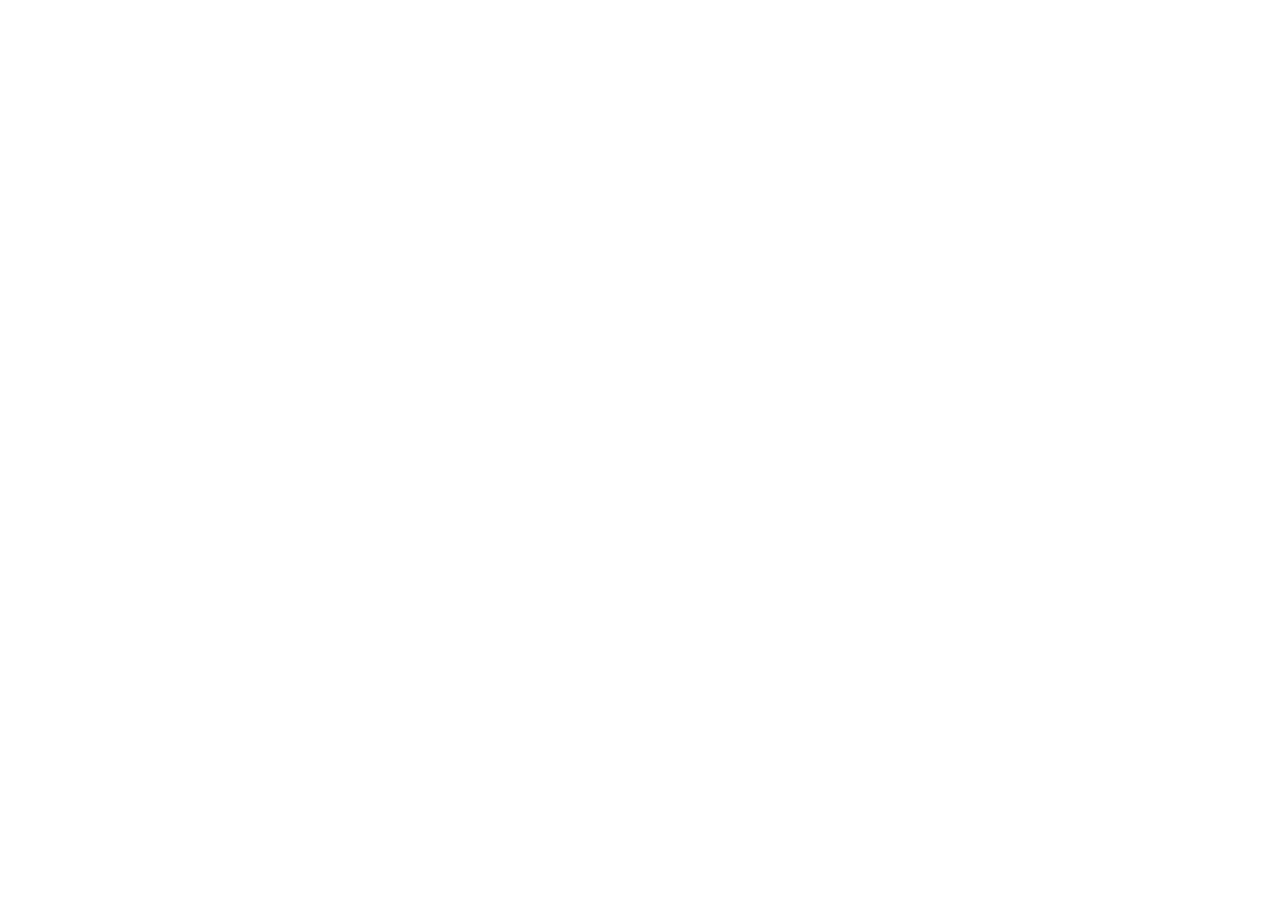
==== pages/index.html @ ed1028b6 "chore: setup inicial da estrutura e página index" ====
<!DOCTYPE html>
<html lang="pt-BR">
<head>
    <meta charset="UTF-8">
    <meta name="viewport" content="width=device-width, initial-scale=1.0">
    <title>Bensa StreetWear</title>

    <link rel="stylesheet" href="../../styles/reset.css">
    <link rel="stylesheet" href="../../styles/variables.css">
    <link rel="stylesheet" href="../../styles/global.css">
</head>
<body>

</body>
</html>
---- styles/variables.css ----
@import url('https://fonts.googleapis.com/css2?family=Arimo:wght@400;500;600;700&family=Poppins:wght@300;400;500;600&display=swap');

:root {

    /* Cores */
    --color-black: #000000;
    --color-black-20: rgba(0, 0, 0, 0.20);
    --color-black-10: rgba(0, 0, 0, 0.10);

    --color-white: #FFFFFF;

    --color-red-primary: #A80000;
    --color-red-secondary: #EB3535;

    /* Fontes */
    --font-primary: 'Arimo', sans-serif;
    --font-secondary: 'Poppins', sans-serif;
}
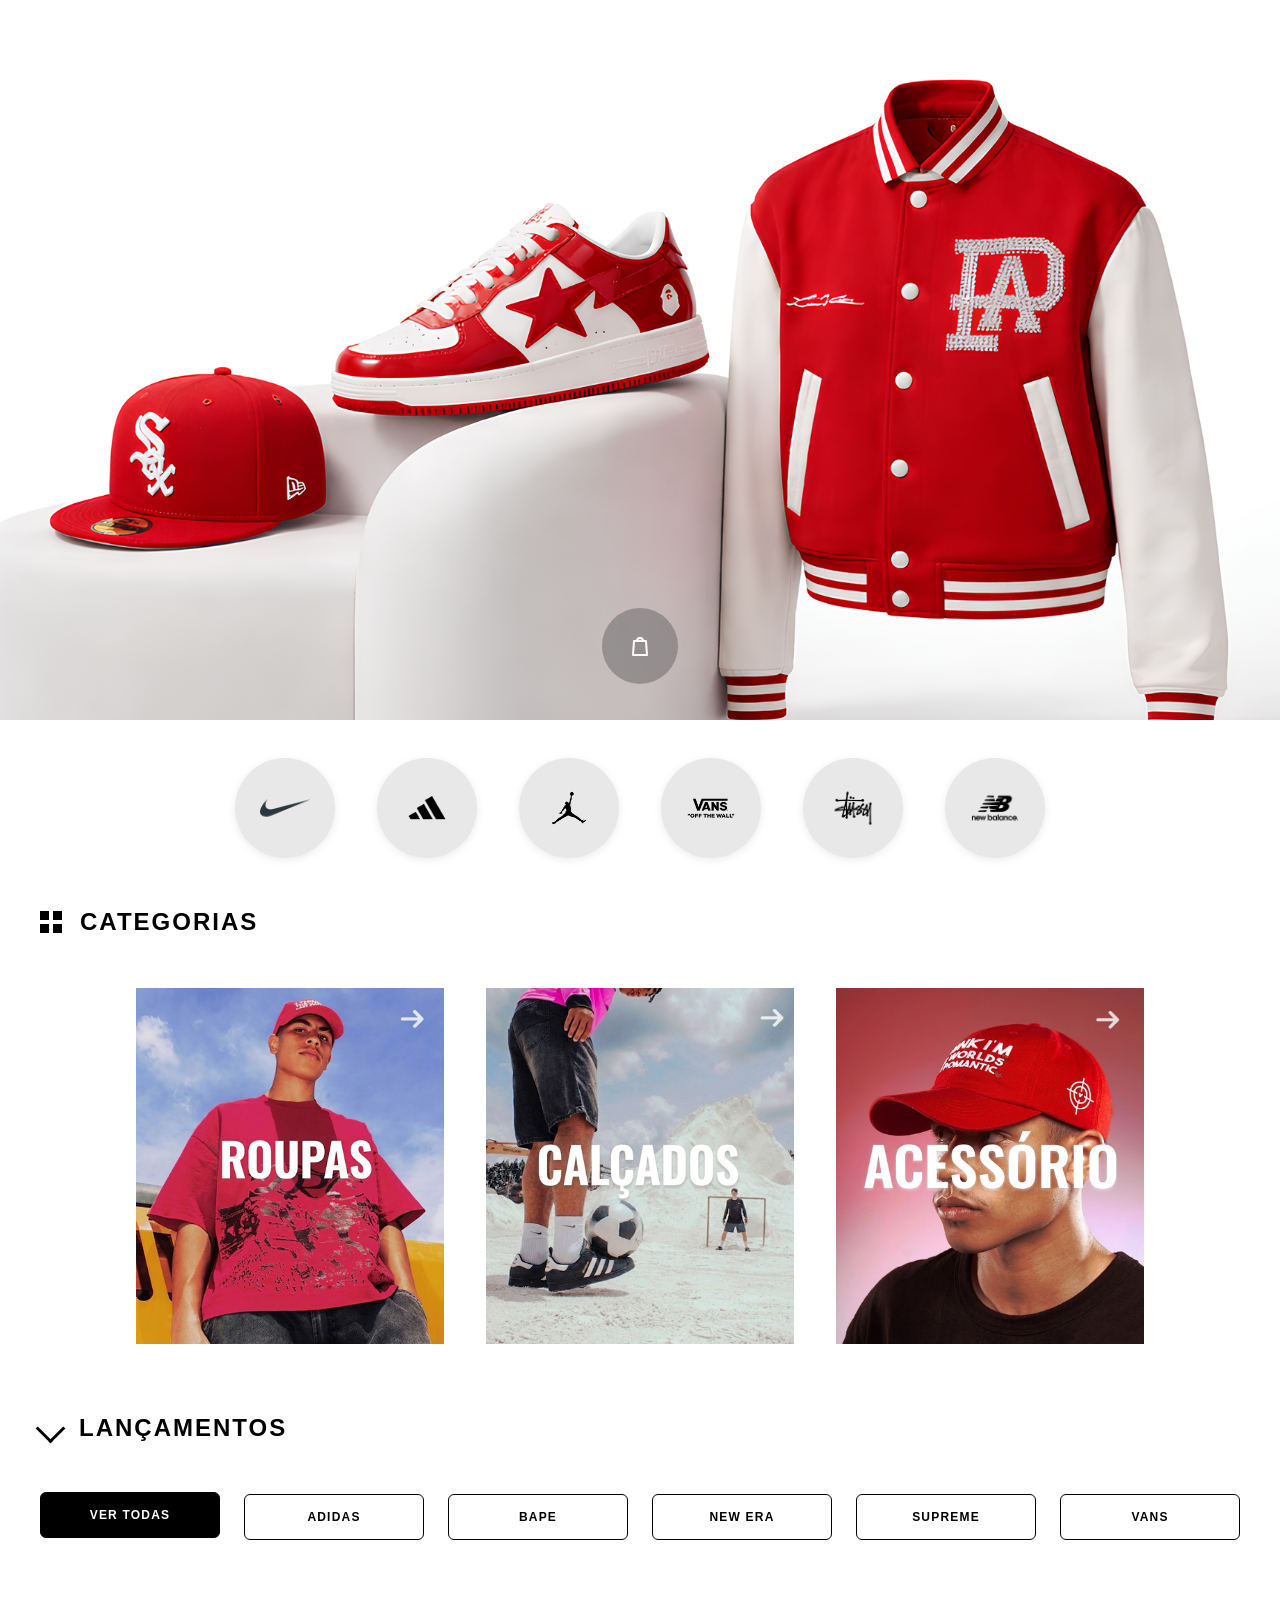
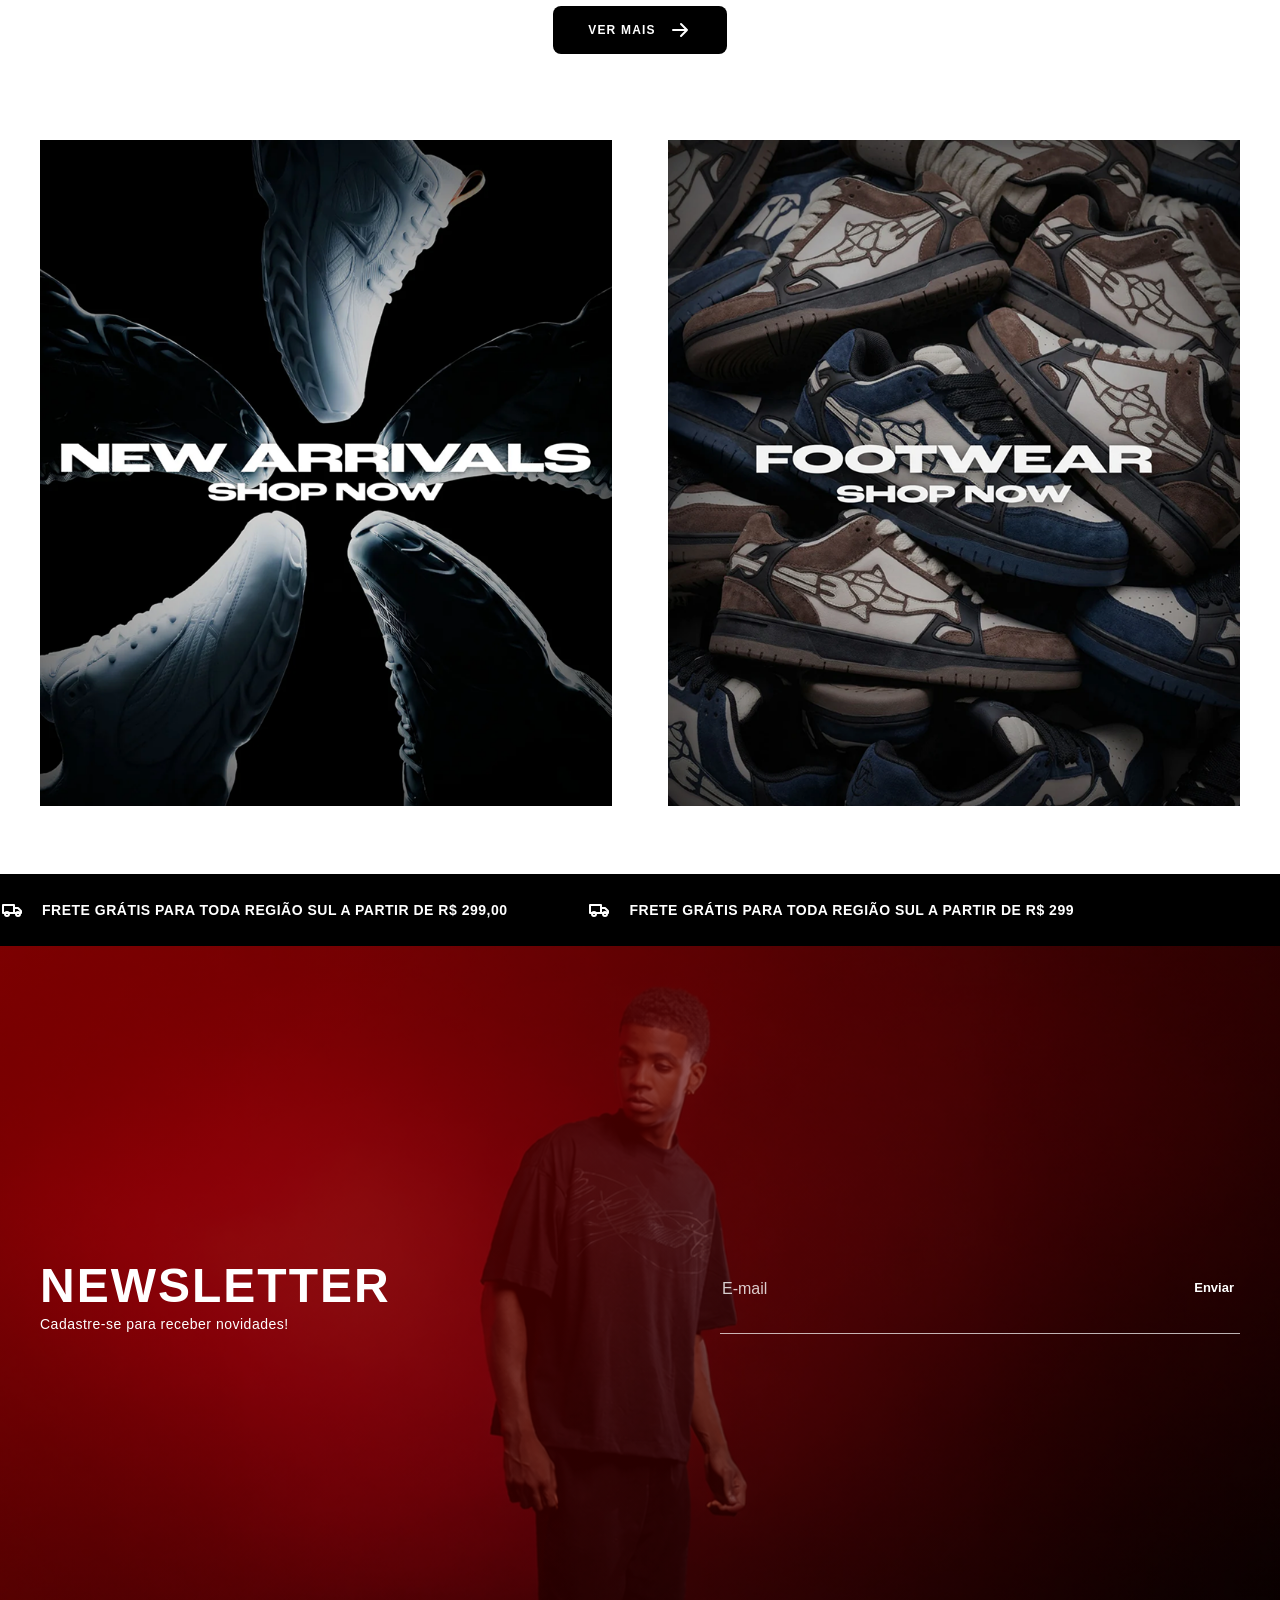
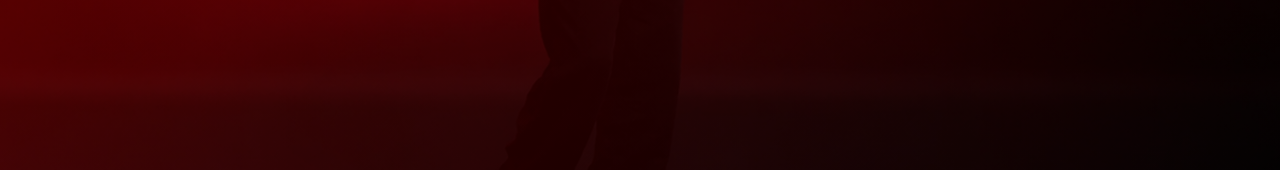
==== commit 92c3b8fc: "feat: basic project structure and homepage #2" ====
--- a/pages/index.html
+++ b/pages/index.html
@@ -1,15 +1,155 @@
 <!DOCTYPE html>
 <html lang="pt-BR">
+
 <head>
-    <meta charset="UTF-8">
-    <meta name="viewport" content="width=device-width, initial-scale=1.0">
-    <title>Bensa StreetWear</title>
+  <meta charset="UTF-8">
+  <meta name="viewport" content="width=device-width, initial-scale=1.0">
+  <title>Bensa StreetWear</title>
+  <link rel="icon" type="image/svg+xml" href="../images/logo-bensa.svg">
+  <link rel="stylesheet" href="../css/styles.css">
+  <link rel="stylesheet" href="../css/index.css">
+  <link rel="stylesheet" href="../components/site-header/site-header.css">
+  <link rel="stylesheet" href="../components/site-footer/site-footer.css">
+  <link rel="stylesheet" href="../components/cart-overlay/cart-overlay.css">
+  <link rel="stylesheet" href="../components/search-overlay/search-overlay.css">
+  <link rel="stylesheet" href="../components/product-grid/product-grid.css">
+</head>
 
-    <link rel="stylesheet" href="../../styles/reset.css">
-    <link rel="stylesheet" href="../../styles/variables.css">
-    <link rel="stylesheet" href="../../styles/global.css">
-</head>
 <body>
+  <site-header></site-header> 
+  <search-overlay></search-overlay>
+  <cart-overlay></cart-overlay>
+
+  <main>
+    <section class="hero-home" aria-label="Destaques Bensa StreetWear">
+      <img src="../images/hero-home.png" alt="Tênis, boné e jaqueta vermelhos em destaque">
+      <button class="hero-bag" type="button" data-open-cart aria-label="Abrir carrinho">
+        <svg aria-hidden="true" viewBox="0 0 24 24">
+          <path d="M6 7h12l1 14H5L6 7ZM9 7a3 3 0 0 1 6 0" />
+        </svg>
+      </button>
+    </section>
+
+    <section class="brand-strip" aria-label="Marcas">
+      <a href="marca.html?marca=nike" aria-label="Nike">
+        <div class="brand-logo-circle">
+          <img class="brand-card-image" src="../images/logo-nike.png" alt="Nike">
+        </div>
+      </a>
+      <a href="marca.html?marca=adidas" aria-label="Adidas">
+        <div class="brand-logo-circle">
+          <img class="brand-card-image" src="../images/logo-adidas.png" alt="Adidas">
+        </div>
+      </a>
+      <a href="marca.html?marca=jordan" aria-label="Jordan">
+        <div class="brand-logo-circle">
+          <img class="brand-card-image" src="../images/logo-jordan.png" alt="Jordan">
+        </div>
+      </a>
+      <a href="marca.html?marca=vans" aria-label="Vans">
+        <div class="brand-logo-circle">
+          <img class="brand-card-image" src="../images/logo-vans.png" alt="Vans">
+        </div>
+      </a>
+      <a href="marca.html?marca=stussy" aria-label="Stussy">
+        <div class="brand-logo-circle">
+          <img class="brand-card-image" src="../images/logo-stussy.png" alt="Stussy">
+        </div>
+      </a>
+      <a href="marca.html?marca=newbalance" aria-label="New Balance">
+        <div class="brand-logo-circle">
+          <img class="brand-card-image" src="../images/logo-newbalance.png" alt="New Balance">
+        </div>
+      </a>
+    </section>
+
+    <section class="section-shell categories-section" aria-labelledby="categorias">
+      <h1 class="section-title" id="categorias">
+        <span class="title-icon" aria-hidden="true"></span>
+        Categorias
+      </h1>
+      <div class="category-grid">
+        <a class="category-card" href="categoria.html?tipo=roupas" aria-label="Ver categoria Roupas">
+          <img src="../images/category-roupas.png" alt="">
+        </a>
+        <a class="category-card" href="categoria.html?tipo=calcados" aria-label="Ver categoria Calçados">
+          <img src="../images/category-calcados.png" alt="">
+        </a>
+        <a class="category-card" href="categoria.html?tipo=acessorios" aria-label="Ver categoria Acessórios">
+          <img src="../images/category-acessorios.png" alt="">
+        </a>
+      </div>
+    </section>
+
+    <section class="section-shell releases-section" aria-labelledby="lancamentos">
+      <h2 class="section-title angled" id="lancamentos">lançamentos</h2>
+      <div class="filter-bar" aria-label="Filtros de lançamento">
+        <button class="filter-chip is-active" type="button">Ver todas</button>
+        <button class="filter-chip" type="button">Adidas</button>
+        <button class="filter-chip" type="button">Bape</button>
+        <button class="filter-chip" type="button">New Era</button>
+        <button class="filter-chip" type="button">Supreme</button>
+        <button class="filter-chip" type="button">Vans</button>
+      </div>
+      <product-grid class="product-grid product-grid-home" data-products="3" data-filterable></product-grid>
+      <div class="center-actions">
+        <a class="more-button" href="categoria.html?tipo=calcados">
+          Ver mais
+          <svg aria-hidden="true" viewBox="0 0 24 24">
+            <path d="M5 12h14M13 6l6 6-6 6" />
+          </svg>
+        </a>
+      </div>
+    </section>
+
+    <section class="section-shell promo-grid" aria-label="Coleções em destaque">
+      <a href="categoria.html?tipo=calcados" aria-label="Ver novidades">
+        <img src="../images/banner-arrivals.png" alt="New arrivals, shop now">
+      </a>
+      <a href="categoria.html?tipo=calcados" aria-label="Comprar calçados">
+        <img src="../images/banner-footwear.png" alt="Footwear, shop now">
+      </a>
+    </section>
+
+    <div class="shipping-bar" data-shipping-bar>
+      <div class="shipping-bar-track" data-shipping-track>
+        <div class="shipping-bar-item">
+          <svg aria-hidden="true" viewBox="0 0 24 24">
+            <path
+              d="M3 7h11v8H3V7Zm11 3h4l3 3v2h-7v-5ZM7 18a2 2 0 1 0 0-4 2 2 0 0 0 0 4Zm11 0a2 2 0 1 0 0-4 2 2 0 0 0 0 4Z" />
+          </svg>
+          <span>Frete grátis para toda região sul a partir de R$ 299,00</span>
+        </div>
+        <div class="shipping-bar-item" aria-hidden="true">
+          <svg aria-hidden="true" viewBox="0 0 24 24">
+            <path
+              d="M3 7h11v8H3V7Zm11 3h4l3 3v2h-7v-5ZM7 18a2 2 0 1 0 0-4 2 2 0 0 0 0 4Zm11 0a2 2 0 1 0 0-4 2 2 0 0 0 0 4Z" />
+          </svg>
+          <span>Frete grátis para toda região sul a partir de R$ 299</span>
+        </div>
+      </div>
+    </div>
+
+    <section class="newsletter" aria-labelledby="newsletter-title">
+      <div class="newsletter-content">
+        <div>
+          <h2 id="newsletter-title">Newsletter</h2>
+          <p>Cadastre-se para receber novidades!</p>
+        </div>
+        <form class="newsletter-form" data-feedback-form>
+          <label class="sr-only" for="newsletter-email">E-mail</label>
+          <input id="newsletter-email" name="email" type="email" placeholder="E-mail" required>
+          <button type="submit">Enviar</button>
+          <p class="form-feedback" aria-live="polite"></p>
+        </form>
+      </div>
+    </section>
+  </main>
+
+  <site-footer></site-footer>
+
+  <script type="module" src="../main.js"></script>
 
 </body>
+
 </html>
--- a/css/styles.css
+++ b/css/styles.css
@@ -0,0 +1,311 @@
+@import url('https://fonts.googleapis.com/css2?family=Arimo:wght@400;700;900&family=Poppins:wght@400;500;600;700;800;900&display=swap');
+
+:root {
+    --color-black: #000;
+    --color-white: #fff;
+    --color-text: #151515;
+    --color-muted: #858585;
+    --color-soft: #f3f3f3;
+    --color-line: #dfdfdf;
+    --color-red: #c41e1e;
+    --color-red-dark: #8b0000;
+    --color-red-soft: #ff6464;
+    --color-green-bg: #d7f8d8;
+    --color-green: #4da64f;
+    --shadow-card: 0 4px 0 rgba(0, 0, 0, .16), 0 0 0 1px rgba(0, 0, 0, .08);
+    --shadow-soft: 0 8px 22px rgba(0, 0, 0, .18);
+    --container: 1560px;
+    --gutter: 40px;
+    font-family: Montserrat, Arial, Helvetica, sans-serif;
+    letter-spacing: 0.5px;
+}
+
+* {
+    box-sizing: border-box;
+}
+
+html {
+    scroll-behavior: smooth;
+}
+
+body {
+    margin: 0;
+    color: var(--color-text);
+    background: var(--color-white);
+    font-family: Montserrat, Arial, Helvetica, sans-serif;
+    line-height: 1.45;
+}
+
+body.no-scroll {
+    overflow: hidden;
+}
+
+img {
+    display: block;
+    max-width: 100%;
+}
+
+a {
+    color: inherit;
+    text-decoration: none;
+}
+
+button,
+input {
+    font: inherit;
+}
+
+button {
+    cursor: pointer;
+}
+
+:focus-visible {
+    outline: 3px solid var(--color-red);
+    outline-offset: 4px;
+}
+
+.sr-only {
+    position: absolute;
+    width: 1px;
+    height: 1px;
+    padding: 0;
+    margin: -1px;
+    overflow: hidden;
+    clip: rect(0, 0, 0, 0);
+    white-space: nowrap;
+    border: 0;
+}
+
+.section-shell,
+.catalog-shell {
+    width: min(var(--container), calc(100% - var(--gutter) * 2));
+    margin: 0 auto;
+}
+
+.section-title {
+    margin: 0 0 54px;
+    display: flex;
+    align-items: center;
+    gap: 18px;
+    color: var(--color-black);
+    font-size: 24px;
+    line-height: 1;
+    text-transform: uppercase;
+    font-weight: 900;
+    letter-spacing: 2px;
+}
+
+.title-icon {
+    width: 22px;
+    height: 22px;
+    display: grid;
+    grid-template-columns: repeat(2, 1fr);
+    gap: 4px;
+}
+
+.title-icon::before,
+.title-icon::after {
+    content: "";
+}
+
+.title-icon,
+.title-icon::before,
+.title-icon::after {
+    background:
+        linear-gradient(var(--color-black), var(--color-black)) 0 0 / 9px 9px no-repeat,
+        linear-gradient(var(--color-black), var(--color-black)) 13px 0 / 9px 9px no-repeat,
+        linear-gradient(var(--color-black), var(--color-black)) 0 13px / 9px 9px no-repeat,
+        linear-gradient(var(--color-black), var(--color-black)) 13px 13px / 9px 9px no-repeat;
+}
+
+.product-card {
+    position: relative;
+    min-height: 360px;
+    padding: 26px 28px 24px;
+    border: 1px solid var(--color-line);
+    border-radius: 24px;
+    background: var(--color-white);
+    box-shadow: var(--shadow-card);
+    display: flex;
+    flex-direction: column;
+    transition: transform .2s ease, box-shadow .2s ease;
+}
+
+.product-card:hover {
+    transform: translateY(-4px);
+    box-shadow: 0 8px 0 rgba(0, 0, 0, .13), 0 0 0 1px rgba(0, 0, 0, .08);
+}
+
+.product-top {
+    position: relative;
+    min-height: 205px;
+    display: flex;
+    align-items: center;
+    justify-content: center;
+}
+
+.product-top a {
+    display: block;
+}
+
+.product-top img {
+    width: 85%;
+    max-height: 180px;
+    object-fit: contain;
+    margin: 28px auto 0;
+}
+
+.adidas-mark {
+    position: absolute;
+    top: 0;
+    left: 0;
+    width: 38px;
+    height: 32px;
+    display: inline-block;
+}
+
+.adidas-mark span,
+.adidas-large span {
+    position: absolute;
+    bottom: 0;
+    width: 9px;
+    background: var(--color-black);
+    transform: skew(-25deg);
+}
+
+.adidas-mark span:nth-child(1) {
+    left: 2px;
+    height: 10px;
+}
+
+.adidas-mark span:nth-child(2) {
+    left: 14px;
+    height: 20px;
+}
+
+.adidas-mark span:nth-child(3) {
+    left: 26px;
+    height: 30px;
+}
+
+.favorite-button {
+    position: absolute;
+    top: 0;
+    right: 0;
+    width: 38px;
+    height: 38px;
+    border: 0;
+    color: #ff3333;
+    background: transparent;
+    display: grid;
+    place-items: center;
+}
+
+.favorite-button svg {
+    width: 26px;
+    height: 26px;
+    fill: none;
+    stroke: currentColor;
+    stroke-width: 2.2;
+}
+
+.favorite-button.is-active svg {
+    fill: currentColor;
+}
+
+.product-badge {
+    width: max-content;
+    margin-top: auto;
+    padding: 6px 12px;
+    border-radius: 6px;
+    color: var(--color-green);
+    background: var(--color-green-bg);
+    font-size: 12px;
+    font-weight: 800;
+}
+
+.product-title {
+    margin: 14px 58px 0 0;
+    color: var(--color-text);
+    font-size: 16px;
+    font-weight: 600;
+    line-height: 1.2;
+    letter-spacing: 0.3px;
+}
+
+.product-title:hover {
+    color: var(--color-red);
+}
+
+.product-price {
+    margin-top: 5px;
+    font-size: 15px;
+    font-weight: 900;
+    letter-spacing: 0.5px;
+}
+
+.bag-button {
+    position: absolute;
+    right: 26px;
+    bottom: 24px;
+    width: 58px;
+    height: 58px;
+    border: 0;
+    border-radius: 50%;
+    color: var(--color-white);
+    background: var(--color-black);
+    display: grid;
+    place-items: center;
+    transition: background .2s ease, transform .2s ease;
+}
+
+.bag-button:hover {
+    background: var(--color-red);
+    transform: translateY(-3px);
+}
+
+.bag-button svg {
+    width: 25px;
+    height: 25px;
+    fill: none;
+    stroke: currentColor;
+    stroke-width: 2;
+}
+
+
+
+.bag-button.is-disabled,
+.bag-button:disabled {
+    background: var(--color-line);
+    color: var(--color-muted);
+    cursor: not-allowed;
+    transform: none;
+}
+
+.bag-button.is-disabled:hover,
+.bag-button:disabled:hover {
+    background: var(--color-line);
+    transform: none;
+}
+
+@media (max-width: 1200px) {
+    :root {
+        --gutter: 36px;
+    }
+}
+
+@media (max-width: 768px) {
+    :root {
+        --gutter: 20px;
+    }
+}
+
+@media (max-width: 420px) {
+    .product-card {
+        padding: 22px;
+    }
+
+    .product-title {
+        font-size: 16px;
+    }
+}
--- a/css/index.css
+++ b/css/index.css
@@ -0,0 +1,393 @@
+.hero-home {
+  position: relative;
+  height: 720px;
+  overflow: hidden;
+  background: var(--color-soft);
+}
+
+.hero-home img {
+  width: 100%;
+  height: 100%;
+  object-fit: cover;
+  object-position: center;
+}
+
+.hero-bag {
+  position: absolute;
+  left: 50%;
+  bottom: 36px;
+  width: 76px;
+  height: 76px;
+  border: 0;
+  border-radius: 50%;
+  display: grid;
+  place-items: center;
+  color: var(--color-white);
+  background: rgba(100, 100, 100, .5);
+  transform: translateX(-50%);
+  transition: background .2s ease, transform .2s ease;
+  backdrop-filter: blur(4px);
+}
+
+.hero-bag svg {
+  width: 24px;
+  height: 24px;
+  fill: none;
+  stroke: currentColor;
+  stroke-width: 2;
+  stroke-linecap: round;
+  stroke-linejoin: round;
+}
+
+.hero-bag:hover {
+  background: var(--color-black);
+  transform: translateX(-50%) translateY(-3px);
+}
+
+.brand-strip {
+  max-width: 1180px;
+  margin: 38px auto 52px;
+  padding: 0 24px;
+  display: flex;
+  justify-content: center;
+  gap: 42px;
+  flex-wrap: wrap;
+}
+
+.brand-strip a {
+  width: auto !important;
+  height: auto !important;
+  border-radius: 0 !important;
+  overflow: visible !important;
+  background: transparent !important;
+}
+
+.brand-logo-circle {
+  width: 100px;
+  height: 100px;
+  border-radius: 50%;
+  background-color: #E8E8E8;
+  display: flex;
+  align-items: center;
+  justify-content: center;
+  box-shadow: 0 2px 8px rgba(0, 0, 0, 0.08);
+}
+
+.brand-logo-circle img {
+  width: 70px;
+  height: 55px;
+  object-fit: contain;
+}
+
+.brand-strip a:hover {
+  transform: translateY(-5px);
+  filter: contrast(1.05);
+}
+
+.brand-strip img {
+  width: 96px;
+  height: 96px;
+  border-radius: 50%;
+  object-fit: contain;
+  background: transparent;
+}
+
+.brand-card-image {
+  max-width: 70px;
+  max-height: 50px;
+  object-fit: contain;
+  border-radius: 0;
+}
+
+.category-grid {
+  display: grid;
+  grid-template-columns: repeat(3, 1fr);
+  gap: 42px;
+  padding: 0 96px;
+}
+
+.category-card {
+  aspect-ratio: 445 / 515;
+  overflow: hidden;
+  background: var(--color-soft);
+  transition: transform .2s ease, box-shadow .2s ease;
+}
+
+.category-card:hover {
+  transform: translateY(-5px);
+  box-shadow: var(--shadow-soft);
+}
+
+.category-card img {
+  width: 100%;
+  height: 100%;
+  object-fit: cover;
+}
+
+.releases-section {
+  margin-top: 72px;
+}
+
+.section-title.angled::before {
+  content: "";
+  width: 18px;
+  height: 18px;
+  border-left: 3px solid var(--color-black);
+  border-bottom: 3px solid var(--color-black);
+  transform: rotate(-45deg);
+}
+
+.center-actions {
+  display: flex;
+  justify-content: center;
+}
+
+.more-button {
+  min-width: 174px;
+  height: 48px;
+  padding: 0 22px;
+  border-radius: 8px;
+  display: inline-flex;
+  align-items: center;
+  justify-content: center;
+  gap: 12px;
+  color: var(--color-white);
+  background: var(--color-black);
+  font-size: 12px;
+  font-weight: 700;
+  letter-spacing: 1px;
+  transition: background .2s ease, transform .2s ease;
+  text-transform: uppercase;
+  font-weight: 800;
+  letter-spacing: 1.2px;
+  white-space: nowrap;
+}
+
+.more-button:hover {
+  background: var(--color-red);
+  transform: translateY(-2px);
+}
+
+.more-button svg {
+  width: 24px;
+  height: 24px;
+  fill: none;
+  stroke: currentColor;
+  stroke-width: 2;
+  stroke-linecap: round;
+  stroke-linejoin: round;
+}
+
+.promo-grid {
+  margin-top: 86px;
+  margin-bottom: 68px;
+  display: grid;
+  grid-template-columns: repeat(2, 1fr);
+  gap: 56px;
+}
+
+.promo-grid a {
+  overflow: hidden;
+  background: var(--color-black);
+}
+
+.promo-grid img {
+  width: 100%;
+  aspect-ratio: 825 / 960;
+  object-fit: cover;
+  transition: transform .25s ease;
+}
+
+.promo-grid a:hover img {
+  transform: scale(1.025);
+}
+
+.newsletter {
+  min-height: 824px;
+  display: flex;
+  align-items: center;
+  background:
+    linear-gradient(135deg, rgba(139, 0, 0, .85) 0%, rgba(75, 0, 0, .6) 50%, rgba(0, 0, 0, .7) 100%),
+    url("../images/banner-footer.png") center / cover no-repeat;
+}
+
+.newsletter-content {
+  width: min(var(--container), calc(100% - var(--gutter) * 2));
+  margin: 0 auto;
+  padding: 0 0 120px;
+  display: grid;
+  grid-template-columns: 1fr minmax(280px, 520px);
+  gap: 60px;
+  align-items: end;
+  color: var(--color-white);
+}
+
+.newsletter h2 {
+  margin: 0;
+  font-size: 48px;
+  line-height: 1;
+  text-transform: uppercase;
+  font-weight: 900;
+  letter-spacing: 2px;
+}
+
+.newsletter p {
+  margin: 4px 0 0;
+  font-size: 14px;
+}
+
+.newsletter-form {
+  display: grid;
+  grid-template-columns: 1fr auto;
+  align-items: center;
+  border-bottom: 1px solid rgba(255, 255, 255, .7);
+}
+
+.newsletter-form input {
+  min-height: 46px;
+  border: 0;
+  color: var(--color-white);
+  background: transparent;
+}
+
+.newsletter-form input::placeholder {
+  color: rgba(255, 255, 255, .8);
+}
+
+.newsletter-form button {
+  border: 0;
+  color: var(--color-white);
+  background: transparent;
+  font-size: 13px;
+  font-weight: 700;
+}
+
+.newsletter-form .form-feedback {
+  grid-column: 1 / -1;
+  min-height: 18px;
+}
+
+.newsletter-form input:focus {
+  outline: none;
+  box-shadow: none;
+}
+
+.shipping-bar {
+  overflow: hidden;
+  padding: 18px 0;
+  min-height: 72px;
+  display: flex;
+  align-items: center;
+  background: var(--color-black);
+  color: var(--color-white);
+}
+
+.shipping-bar-track {
+  display: flex;
+  align-items: center;
+  gap: 80px;
+  will-change: transform;
+  white-space: nowrap;
+}
+
+.shipping-bar-item {
+  display: flex;
+  align-items: center;
+  gap: 18px;
+  flex-shrink: 0;
+}
+
+.shipping-bar-item svg {
+  width: 24px;
+  height: 24px;
+  fill: none;
+  stroke: currentColor;
+  stroke-width: 2;
+  stroke-linecap: round;
+  stroke-linejoin: round;
+}
+
+.shipping-bar-item span {
+  text-transform: uppercase;
+  font-size: 14px;
+  font-weight: 800;
+  letter-spacing: 0.5px;
+  white-space: nowrap;
+}
+
+ 
+@media (max-width: 1200px) {
+  .category-grid {
+    padding: 0;
+  }
+}
+
+@media (max-width: 1024px) {
+  .hero-home {
+    height: 570px;
+  }
+}
+
+@media (max-width: 768px) {
+  .hero-home {
+    height: 430px;
+  }
+
+  .brand-strip {
+    gap: 18px;
+    margin: 28px auto 40px;
+  }
+
+  .brand-strip a {
+    width: auto;
+    height: auto;
+  }
+
+  .brand-strip img {
+    width: 82px;
+    height: 82px;
+  }
+
+  .brand-logo-circle img {
+    width: 70px !important;
+    height: 55px !important;
+  }
+
+  .section-title {
+    margin-bottom: 28px;
+    font-size: 18px;
+  }
+
+  .category-grid,
+  .promo-grid,
+  .newsletter-content {
+    grid-template-columns: 1fr;
+  }
+
+  .promo-grid {
+    gap: 24px;
+  }
+
+  .newsletter {
+    min-height: 520px;
+  }
+
+  .newsletter-content {
+    padding-bottom: 56px;
+    gap: 34px;
+  }
+
+  .newsletter h2 {
+    font-size: 32px;
+  }
+}
+
+@media (max-width: 420px) {
+  .hero-home {
+    height: 360px;
+  }
+
+  .hero-home img {
+    object-position: center;
+  }
+}
--- a/components/site-header/site-header.css
+++ b/components/site-header/site-header.css
@@ -0,0 +1,228 @@
+.site-header {
+    position: sticky;
+    top: 0;
+    z-index: 30;
+    background: var(--color-white);
+}
+
+.site-header.has-shadow {
+    box-shadow: 0 4px 8px rgba(0, 0, 0, .18);
+}
+
+.nav-shell {
+    min-height: 96px;
+    display: grid;
+    grid-template-columns: 1fr auto 1fr;
+    align-items: center;
+    gap: 28px;
+    padding: 0 50px;
+}
+
+.nav-links,
+.nav-actions {
+    display: flex;
+    align-items: center;
+    gap: 58px;
+}
+
+.nav-actions {
+    justify-content: flex-end;
+    gap: 28px;
+}
+
+.nav-links a {
+    text-transform: uppercase;
+    font-weight: 800;
+    letter-spacing: 1.2px;
+    font-size: 13px;
+    font-weight: 900;
+    letter-spacing: 1.5px;
+    transition: color .2s ease, transform .2s ease;
+}
+
+.nav-links a:hover,
+.nav-links a:focus-visible {
+    color: var(--color-red);
+}
+
+.brand {
+    width: 88px;
+    justify-self: center;
+}
+
+.brand img {
+    width: 100%;
+    height: 92px;
+    object-fit: contain;
+}
+
+.community-link {
+    min-width: 260px;
+    height: 54px;
+    padding: 0 28px;
+    border-radius: 999px;
+    display: inline-flex;
+    align-items: center;
+    justify-content: center;
+    gap: 14px;
+    color: var(--color-white);
+    background: var(--color-black);
+    font-size: 13px;
+    font-weight: 700;
+    letter-spacing: 1px;
+    overflow: hidden;
+    white-space: nowrap;
+    transition: transform .2s ease, background .2s ease, min-width .3s ease, padding .3s ease, gap .3s ease;
+}
+
+.community-link span {
+    display: inline-block;
+    max-width: 200px;
+    opacity: 1;
+    overflow: hidden;
+    transition: opacity .25s ease, max-width .3s ease;
+}
+
+.site-header.is-scrolled .community-link,
+.community-link.is-collapsed {
+    min-width: 54px;
+    padding: 0;
+    gap: 0;
+}
+
+.site-header.is-scrolled .community-link span,
+.community-link.is-collapsed span {
+    max-width: 0;
+    opacity: 0;
+}
+
+.community-link:hover {
+    transform: translateY(-2px);
+    background: var(--color-red);
+}
+
+.icon-button {
+    width: 44px;
+    height: 44px;
+    display: inline-grid;
+    place-items: center;
+    border: 0;
+    color: var(--color-text);
+    background: transparent;
+    transition: color .2s ease, transform .2s ease;
+}
+
+.icon-button:hover {
+    color: var(--color-red);
+    transform: translateY(-2px);
+}
+
+.community-link svg,
+.icon-button svg {
+    width: 24px;
+    height: 24px;
+    fill: none;
+    stroke: currentColor;
+    stroke-width: 2;
+    stroke-linecap: round;
+    stroke-linejoin: round;
+}
+
+@media (max-width: 1200px) {
+    .nav-shell {
+        padding: 0 28px;
+        gap: 18px;
+    }
+
+    .nav-links {
+        gap: 26px;
+    }
+
+    .community-link {
+        min-width: 54px;
+        padding: 0;
+        gap: 0;
+    }
+
+    .community-link span {
+        max-width: 0;
+        opacity: 0;
+    }
+}
+
+@media (max-width: 1024px) {
+    .nav-shell {
+        min-height: 150px;
+        grid-template-columns: 1fr auto;
+        grid-template-areas: "brand actions" "links links";
+        align-content: center;
+    }
+
+    .nav-links {
+        grid-area: links;
+        justify-content: center;
+        gap: 46px;
+    }
+
+    .brand {
+        grid-area: brand;
+        justify-self: start;
+    }
+
+    .nav-actions {
+        grid-area: actions;
+    }
+}
+
+@media (max-width: 768px) {
+    .nav-shell {
+        min-height: 138px;
+        padding: 10px 20px 14px;
+    }
+
+    .nav-links {
+        justify-content: flex-start;
+        gap: 24px;
+        overflow-x: auto;
+        padding-bottom: 4px;
+    }
+
+    .nav-links a {
+        white-space: nowrap;
+    }
+
+    .community-link {
+        min-width: 0;
+        width: 52px;
+        padding: 0;
+        font-size: 0;
+    }
+
+    .nav-actions {
+        gap: 10px;
+    }
+
+    .brand {
+        width: 72px;
+    }
+
+    .brand img {
+        height: 76px;
+    }
+}
+
+@media (max-width: 420px) {
+    .nav-shell {
+        grid-template-columns: 1fr;
+        grid-template-areas: "brand" "actions" "links";
+        justify-items: center;
+    }
+
+    .brand {
+        justify-self: center;
+    }
+
+    .nav-actions {
+        justify-content: center;
+    }
+}
--- a/components/site-footer/site-footer.css
+++ b/components/site-footer/site-footer.css
@@ -0,0 +1,104 @@
+.site-footer {
+    color: var(--color-white);
+    background: var(--color-black);
+}
+
+.footer-shell {
+    width: min(var(--container), calc(100% - var(--gutter) * 2));
+    margin: 0 auto;
+    padding: 84px 0 74px;
+    display: grid;
+    grid-template-columns: 1.5fr 1fr;
+    gap: 110px;
+}
+
+.footer-links {
+    display: grid;
+}
+
+.footer-links a {
+    padding: 17px 0 22px;
+    border-bottom: 3px solid var(--color-white);
+    color: var(--color-white);
+    font-size: 46px;
+    line-height: 1;
+    transition: color .2s ease;
+    text-transform: uppercase;
+    font-weight: 800;
+    letter-spacing: 1.2px;
+}
+
+.footer-links a:first-child {
+    padding-top: 0;
+}
+
+.footer-links a:hover {
+    color: var(--color-red-soft);
+}
+
+.social-links {
+    display: flex;
+    gap: 30px;
+    flex-wrap: wrap;
+    margin-bottom: 62px;
+    font-size: 16px;
+    font-weight: 800;
+}
+
+.contact-grid {
+    display: grid;
+    grid-template-columns: repeat(2, minmax(0, 1fr));
+    gap: 42px 54px;
+    font-size: 15px;
+    font-weight: 700;
+}
+
+.contact-grid p:last-child {
+    grid-column: 1 / -1;
+}
+
+.contact-grid strong {
+    display: inline-block;
+    margin-bottom: 12px;
+}
+
+.copyright {
+    margin: 0;
+    padding: 0 24px 34px;
+    text-align: center;
+    font-size: 14px;
+    font-weight: 800;
+}
+
+@media (max-width: 1200px) {
+    .footer-links a {
+        font-size: 36px;
+    }
+}
+
+@media (max-width: 1024px) {
+    .footer-shell {
+        grid-template-columns: 1fr;
+        gap: 56px;
+    }
+}
+
+@media (max-width: 768px) {
+    .footer-shell {
+        padding-top: 58px;
+    }
+
+    .footer-links a {
+        font-size: 28px;
+    }
+
+    .contact-grid {
+        grid-template-columns: 1fr;
+    }
+}
+
+@media (max-width: 420px) {
+    .footer-links a {
+        font-size: 22px;
+    }
+}
--- a/components/product-grid/product-grid.css
+++ b/components/product-grid/product-grid.css
@@ -0,0 +1,285 @@
+.product-grid {
+    display: grid;
+    grid-template-columns: repeat(3, minmax(0, 1fr));
+    gap: 64px;
+}
+
+.product-grid-home {
+    padding: 0 0 32px;
+}
+
+.catalog-grid {
+    gap: 76px 72px;
+}
+
+.catalog-page {
+    padding: 72px 0 108px;
+}
+
+.breadcrumb {
+    margin: 0 0 26px;
+    color: #6f6f6f;
+    text-transform: uppercase;
+    font-size: 14px;
+    font-weight: 700;
+    letter-spacing: 0.8px;
+}
+
+.breadcrumb span {
+    color: var(--color-black);
+}
+
+.breadcrumb a {
+    color: #6f6f6f;
+    transition: color .2s ease;
+}
+
+.breadcrumb a:hover {
+    color: var(--color-red);
+}
+
+.catalog-heading {
+    display: flex;
+    align-items: center;
+    justify-content: space-between;
+    gap: 32px;
+    margin-bottom: 78px;
+}
+
+.catalog-heading h1 {
+    margin: 0;
+    color: var(--color-black);
+    font-size: 72px;
+    line-height: .95;
+    text-transform: uppercase;
+    font-weight: 900;
+    letter-spacing: 2px;
+}
+
+.catalog-tools {
+    display: flex;
+    align-items: center;
+    gap: 58px;
+}
+
+.catalog-tools button {
+    border: 0;
+    display: inline-flex;
+    align-items: center;
+    gap: 22px;
+    color: var(--color-black);
+    background: transparent;
+    font-size: 22px;
+    transition: color .2s ease;
+    text-transform: uppercase;
+    font-weight: 800;
+    letter-spacing: 1.2px;
+}
+
+.catalog-tools button:hover {
+    color: var(--color-red);
+}
+
+.catalog-tools svg {
+    width: 24px;
+    height: 24px;
+    fill: none;
+    stroke: currentColor;
+    stroke-width: 2;
+    stroke-linecap: round;
+    stroke-linejoin: round;
+}
+
+/* Filtros */
+.filter-bar {
+    display: grid;
+    grid-template-columns: repeat(6, 1fr);
+    gap: 24px;
+    margin-bottom: 34px;
+}
+
+.filter-chip {
+    height: 46px;
+    border: 1.5px solid var(--color-black);
+    border-radius: 6px;
+    color: var(--color-black);
+    background: var(--color-white);
+    font-size: 12px;
+    font-weight: 700;
+    letter-spacing: 0.8px;
+    transition: background .2s ease, color .2s ease, transform .2s ease;
+    text-transform: uppercase;
+    font-weight: 800;
+    letter-spacing: 1.2px;
+}
+
+.filter-chip.is-active,
+.filter-chip:hover {
+    color: var(--color-white);
+    background: var(--color-black);
+    transform: translateY(-2px);
+}
+
+/* Ajustes para os cards dentro do catálogo */
+.catalog-grid .product-card {
+    min-height: 410px;
+    padding: 34px 32px 28px;
+}
+
+.catalog-grid .product-top {
+    min-height: 240px;
+}
+
+.catalog-grid .product-top img {
+    max-height: 210px;
+}
+
+
+
+/* Marcas e logos */
+.brand-title {
+    display: flex;
+    align-items: center;
+    gap: 44px;
+}
+
+.adidas-large {
+    position: relative;
+    width: 100px;
+    height: 78px;
+    display: inline-block;
+    flex: 0 0 auto;
+}
+
+.adidas-large span {
+    position: absolute;
+    bottom: 0;
+    width: 24px;
+    background: var(--color-black);
+    transform: skew(-25deg);
+}
+
+.adidas-large span:nth-child(1) {
+    left: 4px;
+    height: 24px;
+}
+
+.adidas-large span:nth-child(2) {
+    left: 38px;
+    height: 50px;
+}
+
+.adidas-large span:nth-child(3) {
+    left: 72px;
+    height: 76px;
+}
+
+.card-brand-mark {
+    position: absolute;
+    top: 0;
+    left: 0;
+}
+
+.brand-logo-mark {
+    width: 36px;
+    height: 28px;
+    object-fit: contain;
+    display: block;
+}
+
+.brand-logo-heading {
+    width: 80px;
+    height: 62px;
+    object-fit: contain;
+    display: block;
+    flex: 0 0 auto;
+}
+
+/* Media queries específicas do product-grid */
+@media (max-width: 1200px) {
+    .product-grid {
+        gap: 36px;
+    }
+
+    .catalog-heading h1 {
+        font-size: 58px;
+    }
+}
+
+@media (max-width: 1024px) {
+    .filter-bar {
+        grid-template-columns: repeat(3, 1fr);
+    }
+
+    .product-grid,
+    .catalog-grid {
+        grid-template-columns: repeat(2, minmax(0, 1fr));
+    }
+
+    .catalog-heading {
+        align-items: flex-start;
+        flex-direction: column;
+    }
+}
+
+@media (max-width: 768px) {
+    .filter-bar {
+        grid-template-columns: repeat(2, 1fr);
+        gap: 12px;
+    }
+
+    .product-grid,
+    .catalog-grid {
+        grid-template-columns: 1fr;
+    }
+
+    .catalog-page {
+        padding-top: 42px;
+    }
+
+    .catalog-heading {
+        margin-bottom: 42px;
+    }
+
+    .catalog-heading h1 {
+        font-size: 44px;
+    }
+
+    .catalog-tools {
+        width: 100%;
+        justify-content: space-between;
+        gap: 18px;
+    }
+
+    .catalog-tools button {
+        font-size: 16px;
+    }
+
+    .brand-title {
+        gap: 20px;
+    }
+
+    .adidas-large {
+        width: 64px;
+        height: 54px;
+    }
+
+    .adidas-large span {
+        width: 16px;
+    }
+
+    .brand-logo-heading {
+        width: 52px;
+        height: 40px;
+    }
+}
+
+@media (max-width: 420px) {
+    .filter-bar {
+        grid-template-columns: 1fr;
+    }
+
+    .catalog-heading h1 {
+        font-size: 38px;
+    }
+}
